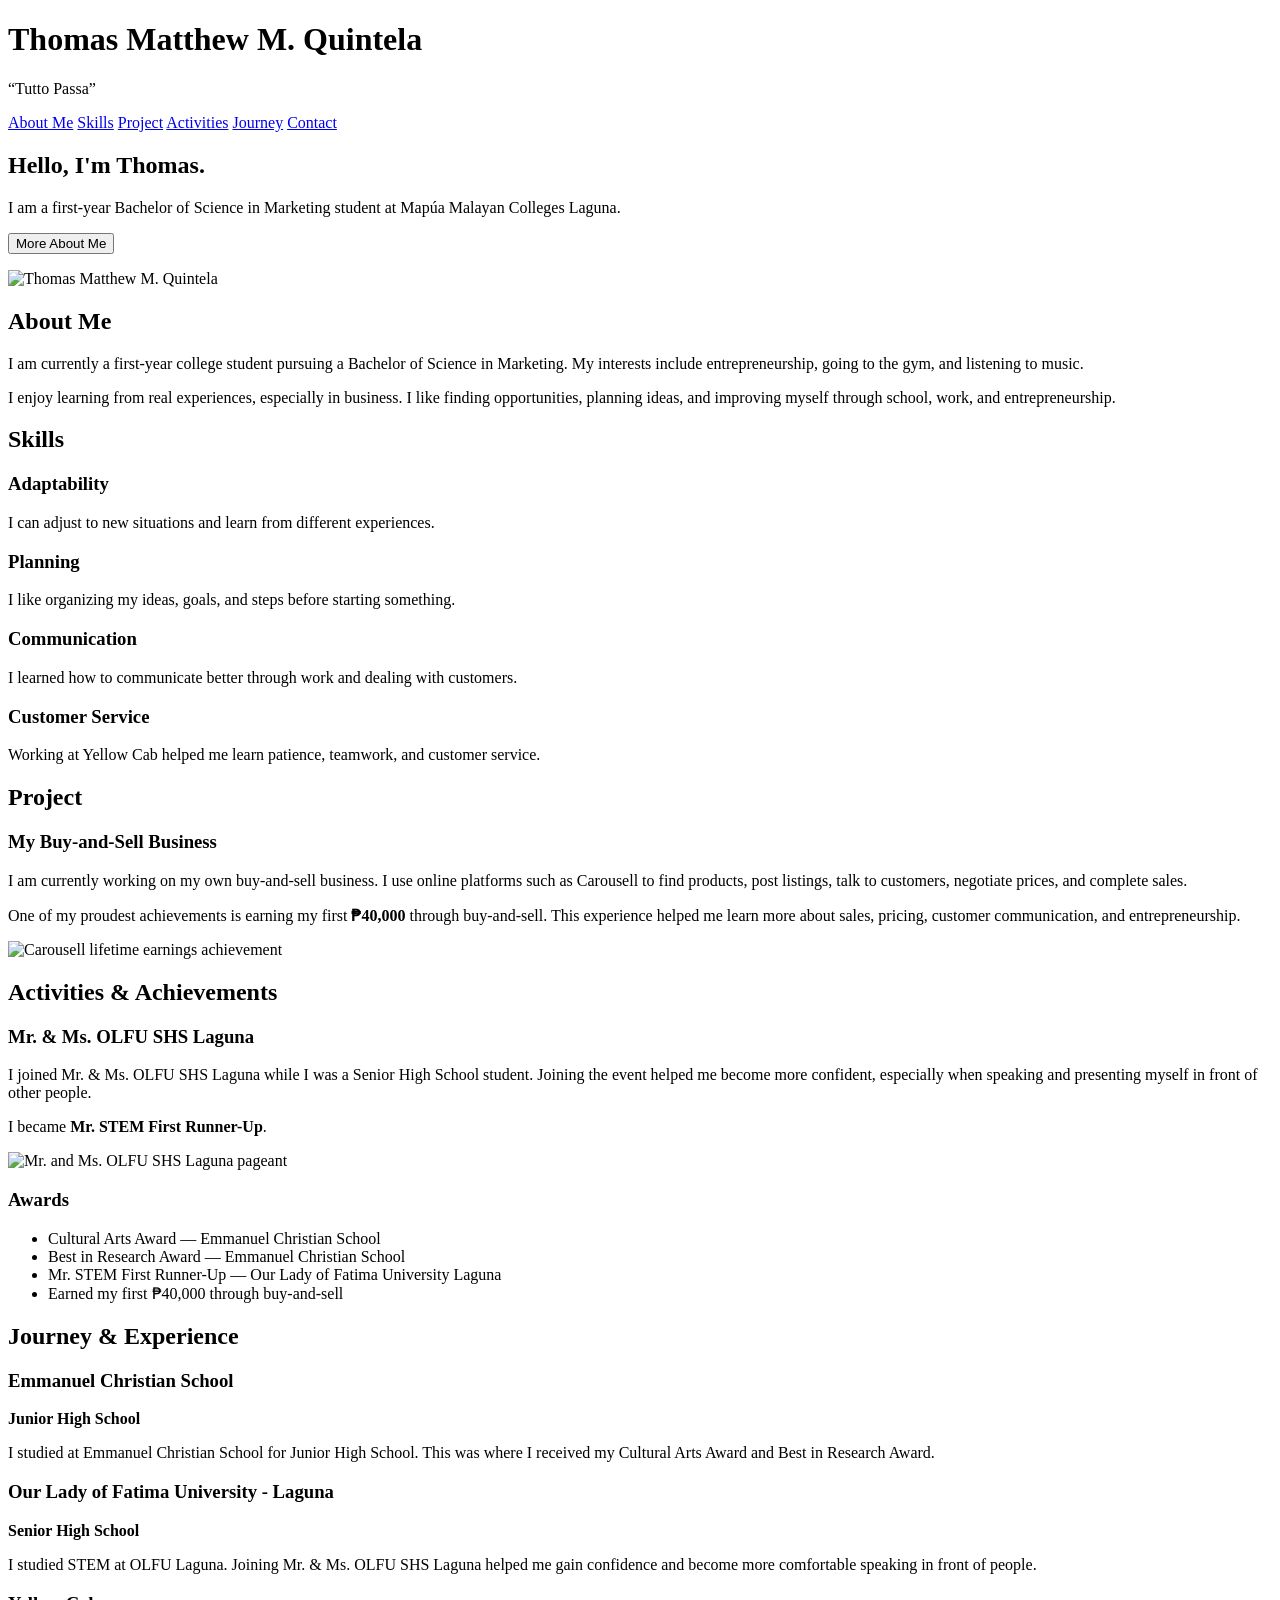
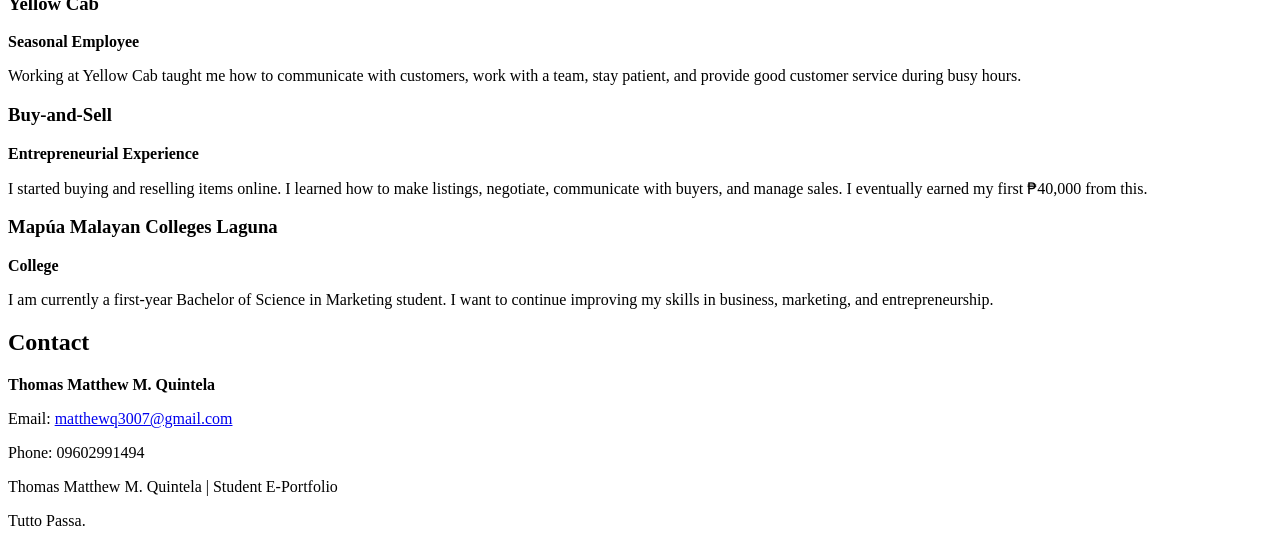
==== eportfolio.html @ e04b8377 "Add files via upload" ====
<!DOCTYPE html>
<html lang="en">
<head>
  <meta charset="UTF-8">
  <meta name="viewport" content="width=device-width, initial-scale=1.0">
  <title>Thomas Quintela | E-Portfolio</title>
  <link rel="stylesheet" href="styles.css">
</head>
<body>

  <header>
    <h1>Thomas Matthew M. Quintela</h1>
    <p class="tagline">“Tutto Passa”</p>
    <nav>
      <a href="#about">About Me</a>
      <a href="#skills">Skills</a>
      <a href="#project">Project</a>
      <a href="#activities">Activities</a>
      <a href="#journey">Journey</a>
      <a href="#contact">Contact</a>
    </nav>
  </header>

  <main>
    <section class="hero">
      <div>
        <h2>Hello, I'm Thomas.</h2>
        <p>I am a first-year Bachelor of Science in Marketing student at Mapúa Malayan Colleges Laguna.</p>
        <button onclick="showMessage()">More About Me</button>
        <p id="message"></p>
      </div>

      <aside class="photo-box">
        <img src="intro.png" alt="Thomas Matthew M. Quintela">
      </aside>
    </section>

    <section id="about">
      <h2>About Me</h2>
      <article>
        <p>I am currently a first-year college student pursuing a Bachelor of Science in Marketing. My interests include entrepreneurship, going to the gym, and listening to music.</p>
        <p>I enjoy learning from real experiences, especially in business. I like finding opportunities, planning ideas, and improving myself through school, work, and entrepreneurship.</p>
      </article>
    </section>

    <section id="skills">
      <h2>Skills</h2>
      <div class="cards">
        <article class="card">
          <h3>Adaptability</h3>
          <p>I can adjust to new situations and learn from different experiences.</p>
        </article>
        <article class="card">
          <h3>Planning</h3>
          <p>I like organizing my ideas, goals, and steps before starting something.</p>
        </article>
        <article class="card">
          <h3>Communication</h3>
          <p>I learned how to communicate better through work and dealing with customers.</p>
        </article>
        <article class="card">
          <h3>Customer Service</h3>
          <p>Working at Yellow Cab helped me learn patience, teamwork, and customer service.</p>
        </article>
      </div>
    </section>

    <section id="project">
      <h2>Project</h2>
      <article class="project-box">
        <h3>My Buy-and-Sell Business</h3>
        <p>I am currently working on my own buy-and-sell business. I use online platforms such as Carousell to find products, post listings, talk to customers, negotiate prices, and complete sales.</p>
        <p>One of my proudest achievements is earning my first <strong>₱40,000</strong> through buy-and-sell. This experience helped me learn more about sales, pricing, customer communication, and entrepreneurship.</p>
        <div class="event-photo">
          <img src="carousell.png" alt="Carousell lifetime earnings achievement">
        </div>
      </article>
    </section>

    <section id="activities">
      <h2>Activities & Achievements</h2>
      <article>
        <h3>Mr. & Ms. OLFU SHS Laguna</h3>
        <p>I joined Mr. & Ms. OLFU SHS Laguna while I was a Senior High School student. Joining the event helped me become more confident, especially when speaking and presenting myself in front of other people.</p>
        <p>I became <strong>Mr. STEM First Runner-Up</strong>.</p>
        <div class="event-photo">
          <img src="pageant.png" alt="Mr. and Ms. OLFU SHS Laguna pageant">
        </div>
      </article>

      <article>
        <h3>Awards</h3>
        <ul>
          <li>Cultural Arts Award — Emmanuel Christian School</li>
          <li>Best in Research Award — Emmanuel Christian School</li>
          <li>Mr. STEM First Runner-Up — Our Lady of Fatima University Laguna</li>
          <li>Earned my first ₱40,000 through buy-and-sell</li>
        </ul>
      </article>
    </section>

    <section id="journey">
      <h2>Journey & Experience</h2>

      <article class="timeline-item">
        <h3>Emmanuel Christian School</h3>
        <p><strong>Junior High School</strong></p>
        <p>I studied at Emmanuel Christian School for Junior High School. This was where I received my Cultural Arts Award and Best in Research Award.</p>
      </article>

      <article class="timeline-item">
        <h3>Our Lady of Fatima University - Laguna</h3>
        <p><strong>Senior High School</strong></p>
        <p>I studied STEM at OLFU Laguna. Joining Mr. & Ms. OLFU SHS Laguna helped me gain confidence and become more comfortable speaking in front of people.</p>
      </article>

      <article class="timeline-item">
        <h3>Yellow Cab</h3>
        <p><strong>Seasonal Employee</strong></p>
        <p>Working at Yellow Cab taught me how to communicate with customers, work with a team, stay patient, and provide good customer service during busy hours.</p>
      </article>

      <article class="timeline-item">
        <h3>Buy-and-Sell</h3>
        <p><strong>Entrepreneurial Experience</strong></p>
        <p>I started buying and reselling items online. I learned how to make listings, negotiate, communicate with buyers, and manage sales. I eventually earned my first ₱40,000 from this.</p>
      </article>

      <article class="timeline-item">
        <h3>Mapúa Malayan Colleges Laguna</h3>
        <p><strong>College</strong></p>
        <p>I am currently a first-year Bachelor of Science in Marketing student. I want to continue improving my skills in business, marketing, and entrepreneurship.</p>
      </article>
    </section>

    <section id="contact">
      <h2>Contact</h2>
      <article class="contact-box">
        <p><strong>Thomas Matthew M. Quintela</strong></p>
        <p>Email: <a href="mailto:matthewq3007@gmail.com">matthewq3007@gmail.com</a></p>
        <p>Phone: 09602991494</p>
      </article>
    </section>
  </main>

  <footer>
    <p>Thomas Matthew M. Quintela | Student E-Portfolio</p>
    <p>Tutto Passa.</p>
  </footer>

  <script src="script.js"></script>
</body>
</html>
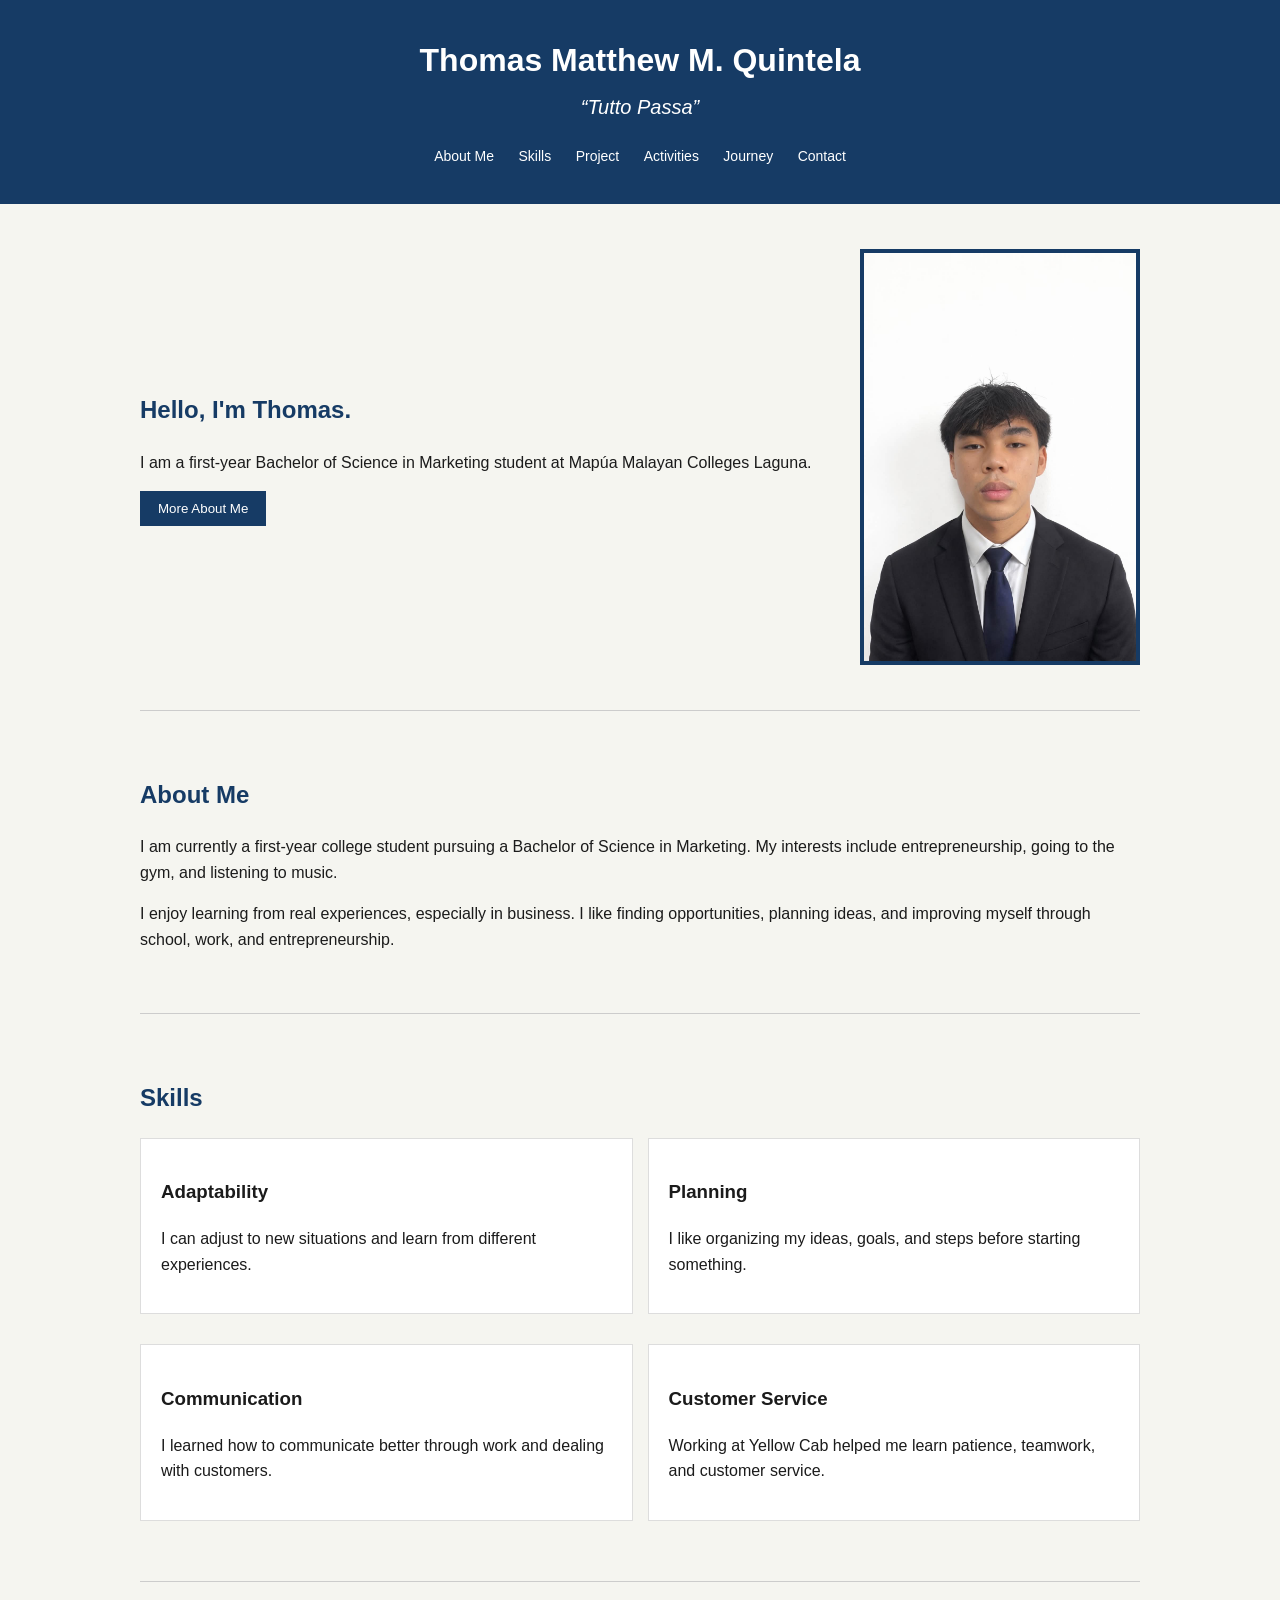
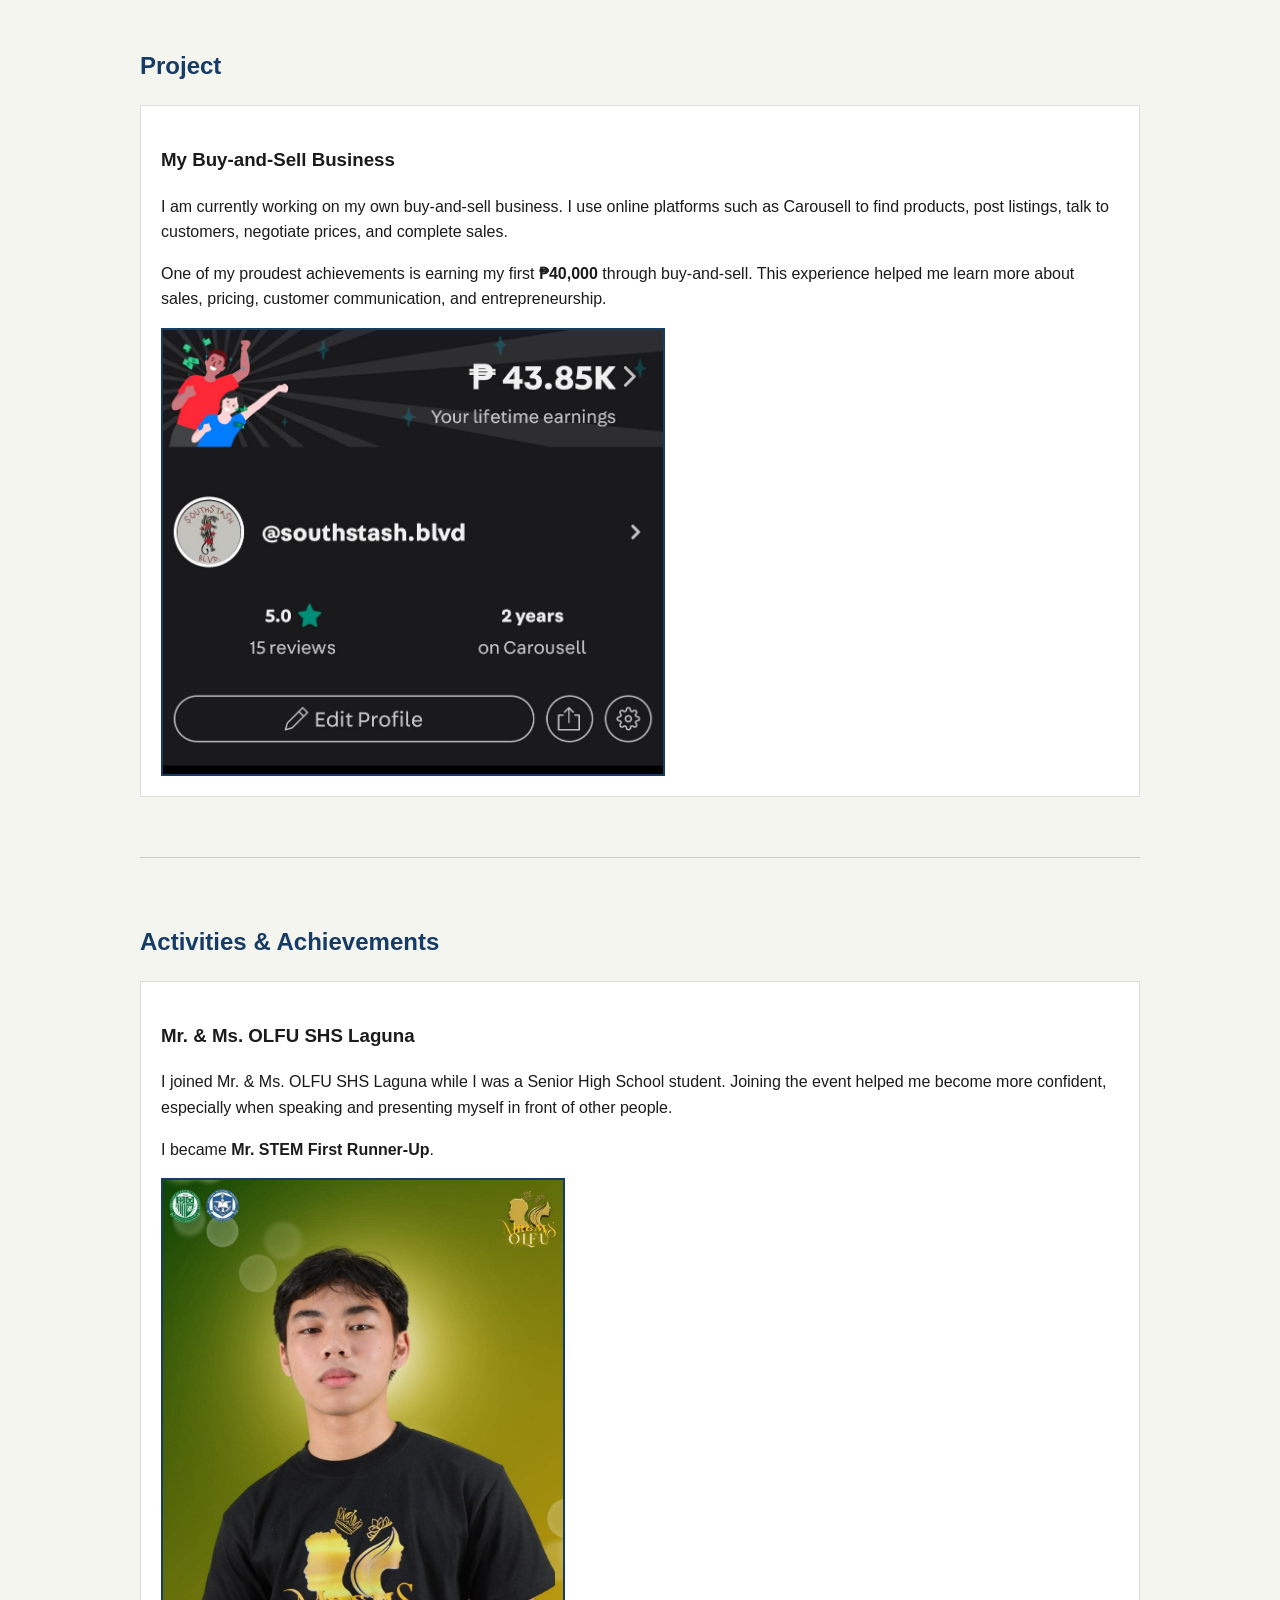
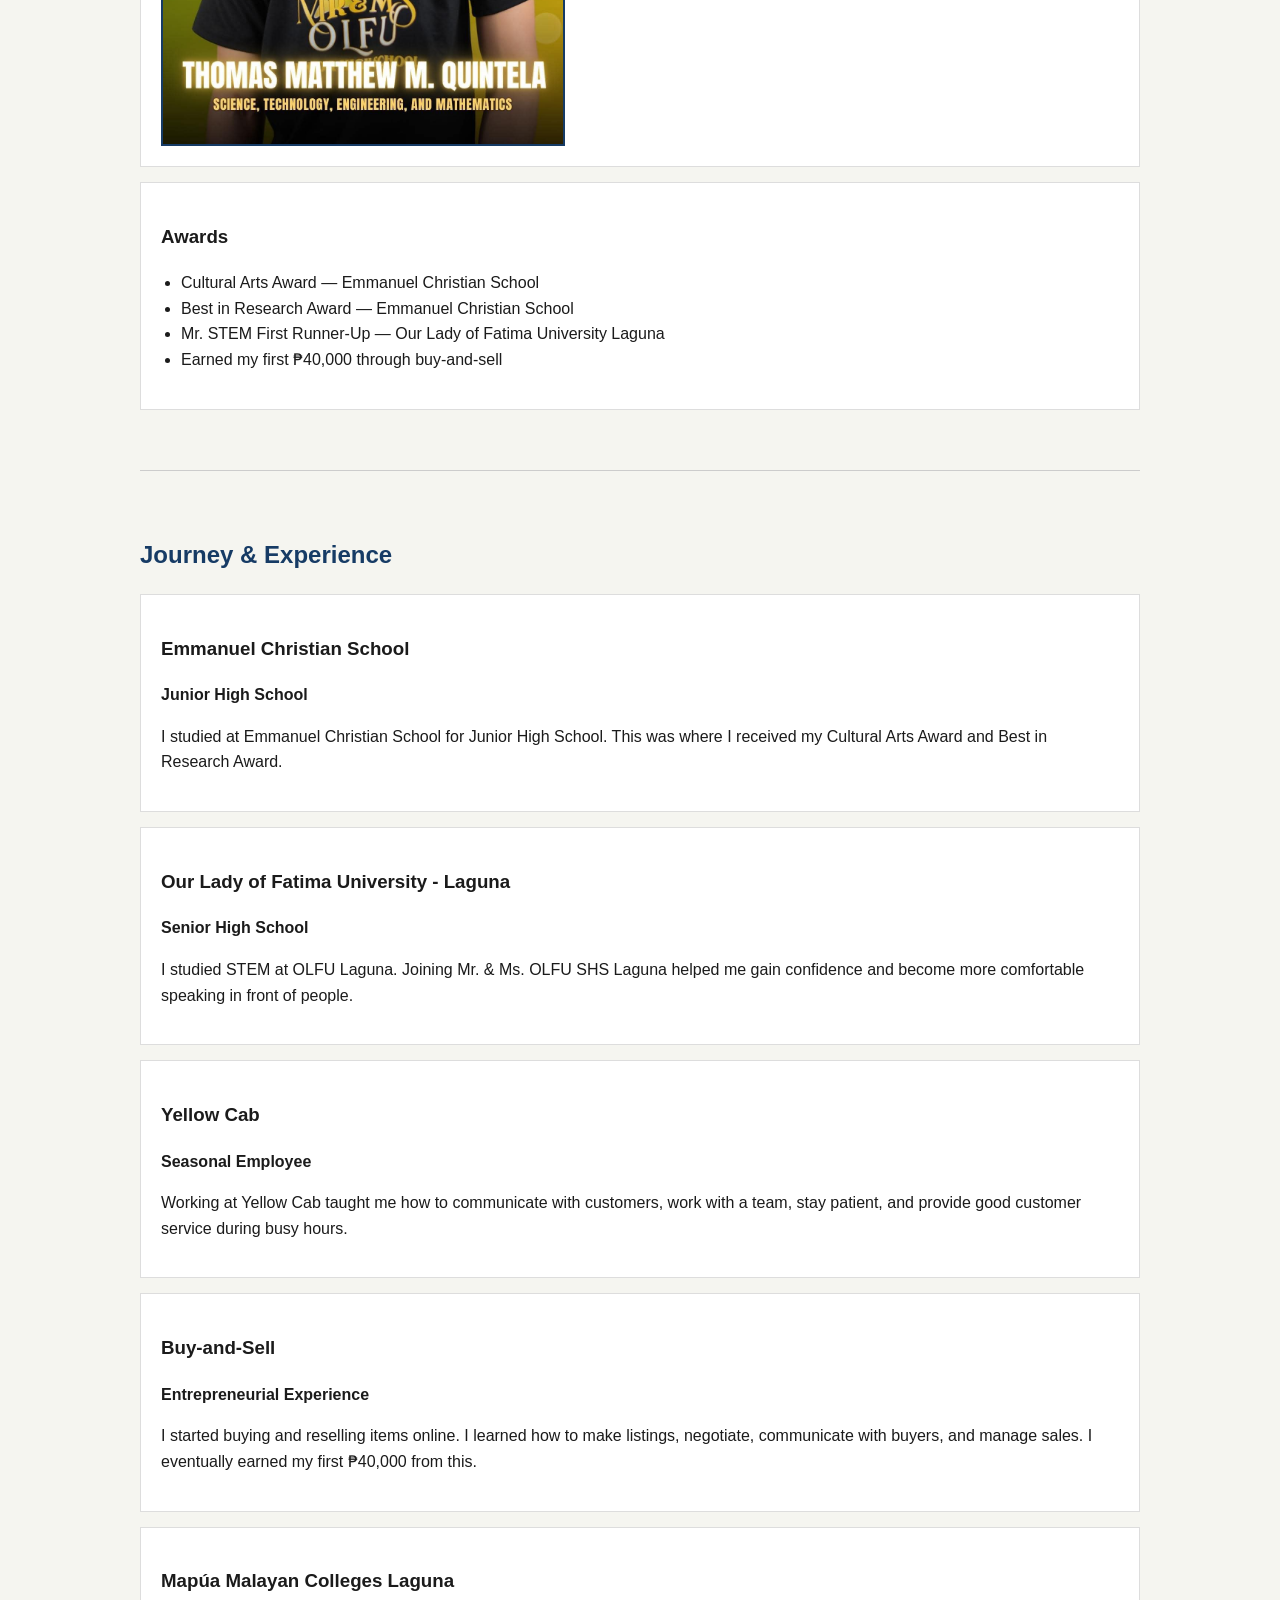
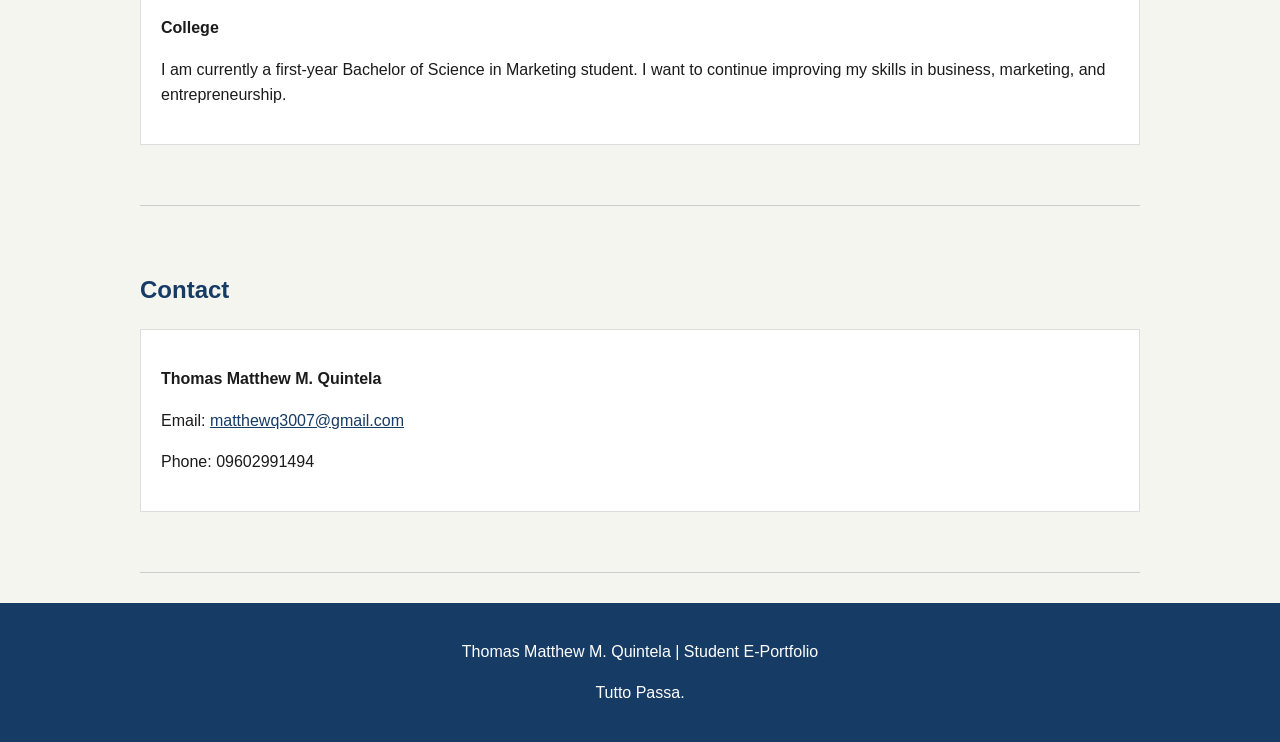
==== commit af31b3ef: "Update eportfolio.html" ====
--- a/eportfolio.html
+++ b/eportfolio.html
@@ -1,153 +1,440 @@
 <!DOCTYPE html>
 <html lang="en">
+
 <head>
-  <meta charset="UTF-8">
-  <meta name="viewport" content="width=device-width, initial-scale=1.0">
-  <title>Thomas Quintela | E-Portfolio</title>
-  <link rel="stylesheet" href="styles.css">
+    <meta charset="UTF-8">
+    <meta name="viewport" content="width=device-width, initial-scale=1.0">
+
+    <title>Thomas Quintela | E-Portfolio</title>
+
+    <link
+        rel="stylesheet"
+        href="QUINTELAJS%20ETY131%20%282%29/QUINTELAJS%20ETY131/thomas_eportfolio/styles.css"
+    >
 </head>
+
 <body>
 
-  <header>
+<header>
+
     <h1>Thomas Matthew M. Quintela</h1>
-    <p class="tagline">“Tutto Passa”</p>
+
+    <p class="tagline">
+        “Tutto Passa”
+    </p>
+
     <nav>
-      <a href="#about">About Me</a>
-      <a href="#skills">Skills</a>
-      <a href="#project">Project</a>
-      <a href="#activities">Activities</a>
-      <a href="#journey">Journey</a>
-      <a href="#contact">Contact</a>
+
+        <a href="#about">About Me</a>
+        <a href="#skills">Skills</a>
+        <a href="#project">Project</a>
+        <a href="#activities">Activities</a>
+        <a href="#journey">Journey</a>
+        <a href="#contact">Contact</a>
+
     </nav>
-  </header>
-
-  <main>
+
+</header>
+
+
+<main>
+
+
     <section class="hero">
-      <div>
-        <h2>Hello, I'm Thomas.</h2>
-        <p>I am a first-year Bachelor of Science in Marketing student at Mapúa Malayan Colleges Laguna.</p>
-        <button onclick="showMessage()">More About Me</button>
-        <p id="message"></p>
-      </div>
-
-      <aside class="photo-box">
-        <img src="intro.png" alt="Thomas Matthew M. Quintela">
-      </aside>
-    </section>
+
+        <div>
+
+            <h2>Hello, I'm Thomas.</h2>
+
+            <p>
+                I am a first-year Bachelor of Science
+                in Marketing student at Mapúa Malayan
+                Colleges Laguna.
+            </p>
+
+            <button onclick="showMessage()">
+                More About Me
+            </button>
+
+            <p id="message"></p>
+
+        </div>
+
+
+        <aside class="photo-box">
+
+            <img
+                src="QUINTELAJS%20ETY131%20%282%29/QUINTELAJS%20ETY131/thomas_eportfolio/intro.png"
+                alt="Thomas Matthew M. Quintela"
+            >
+
+        </aside>
+
+    </section>
+
+
 
     <section id="about">
-      <h2>About Me</h2>
-      <article>
-        <p>I am currently a first-year college student pursuing a Bachelor of Science in Marketing. My interests include entrepreneurship, going to the gym, and listening to music.</p>
-        <p>I enjoy learning from real experiences, especially in business. I like finding opportunities, planning ideas, and improving myself through school, work, and entrepreneurship.</p>
-      </article>
-    </section>
+
+        <h2>About Me</h2>
+
+        <article>
+
+            <p>
+                I am currently a first-year college student
+                pursuing a Bachelor of Science in Marketing.
+                My interests include entrepreneurship,
+                going to the gym, and listening to music.
+            </p>
+
+            <p>
+                I enjoy learning from real experiences,
+                especially in business. I like finding
+                opportunities, planning ideas, and improving
+                myself through school, work, and entrepreneurship.
+            </p>
+
+        </article>
+
+    </section>
+
+
 
     <section id="skills">
-      <h2>Skills</h2>
-      <div class="cards">
-        <article class="card">
-          <h3>Adaptability</h3>
-          <p>I can adjust to new situations and learn from different experiences.</p>
-        </article>
-        <article class="card">
-          <h3>Planning</h3>
-          <p>I like organizing my ideas, goals, and steps before starting something.</p>
-        </article>
-        <article class="card">
-          <h3>Communication</h3>
-          <p>I learned how to communicate better through work and dealing with customers.</p>
-        </article>
-        <article class="card">
-          <h3>Customer Service</h3>
-          <p>Working at Yellow Cab helped me learn patience, teamwork, and customer service.</p>
-        </article>
-      </div>
-    </section>
+
+        <h2>Skills</h2>
+
+        <div class="cards">
+
+
+            <article class="card">
+
+                <h3>Adaptability</h3>
+
+                <p>
+                    I can adjust to new situations and
+                    learn from different experiences.
+                </p>
+
+            </article>
+
+
+            <article class="card">
+
+                <h3>Planning</h3>
+
+                <p>
+                    I like organizing my ideas, goals,
+                    and steps before starting something.
+                </p>
+
+            </article>
+
+
+            <article class="card">
+
+                <h3>Communication</h3>
+
+                <p>
+                    I learned how to communicate better
+                    through work and dealing with customers.
+                </p>
+
+            </article>
+
+
+            <article class="card">
+
+                <h3>Customer Service</h3>
+
+                <p>
+                    Working at Yellow Cab helped me
+                    learn patience, teamwork, and
+                    customer service.
+                </p>
+
+            </article>
+
+
+        </div>
+
+    </section>
+
+
 
     <section id="project">
-      <h2>Project</h2>
-      <article class="project-box">
-        <h3>My Buy-and-Sell Business</h3>
-        <p>I am currently working on my own buy-and-sell business. I use online platforms such as Carousell to find products, post listings, talk to customers, negotiate prices, and complete sales.</p>
-        <p>One of my proudest achievements is earning my first <strong>₱40,000</strong> through buy-and-sell. This experience helped me learn more about sales, pricing, customer communication, and entrepreneurship.</p>
-        <div class="event-photo">
-          <img src="carousell.png" alt="Carousell lifetime earnings achievement">
-        </div>
-      </article>
-    </section>
+
+        <h2>Project</h2>
+
+        <article class="project-box">
+
+            <h3>
+                My Buy-and-Sell Business
+            </h3>
+
+            <p>
+                I am currently working on my own
+                buy-and-sell business. I use online
+                platforms such as Carousell to find
+                products, post listings, talk to customers,
+                negotiate prices, and complete sales.
+            </p>
+
+            <p>
+                One of my proudest achievements is earning
+                my first <strong>₱40,000</strong> through
+                buy-and-sell. This experience helped me
+                learn more about sales, pricing, customer
+                communication, and entrepreneurship.
+            </p>
+
+            <div class="event-photo">
+
+                <img
+                    src="QUINTELAJS%20ETY131%20%282%29/QUINTELAJS%20ETY131/thomas_eportfolio/carousell.png"
+                    alt="Carousell lifetime earnings achievement"
+                >
+
+            </div>
+
+        </article>
+
+    </section>
+
+
 
     <section id="activities">
-      <h2>Activities & Achievements</h2>
-      <article>
-        <h3>Mr. & Ms. OLFU SHS Laguna</h3>
-        <p>I joined Mr. & Ms. OLFU SHS Laguna while I was a Senior High School student. Joining the event helped me become more confident, especially when speaking and presenting myself in front of other people.</p>
-        <p>I became <strong>Mr. STEM First Runner-Up</strong>.</p>
-        <div class="event-photo">
-          <img src="pageant.png" alt="Mr. and Ms. OLFU SHS Laguna pageant">
-        </div>
-      </article>
-
-      <article>
-        <h3>Awards</h3>
-        <ul>
-          <li>Cultural Arts Award — Emmanuel Christian School</li>
-          <li>Best in Research Award — Emmanuel Christian School</li>
-          <li>Mr. STEM First Runner-Up — Our Lady of Fatima University Laguna</li>
-          <li>Earned my first ₱40,000 through buy-and-sell</li>
-        </ul>
-      </article>
-    </section>
+
+        <h2>
+            Activities & Achievements
+        </h2>
+
+
+        <article>
+
+            <h3>
+                Mr. & Ms. OLFU SHS Laguna
+            </h3>
+
+            <p>
+                I joined Mr. & Ms. OLFU SHS Laguna while
+                I was a Senior High School student.
+                Joining the event helped me become more
+                confident, especially when speaking and
+                presenting myself in front of other people.
+            </p>
+
+            <p>
+                I became
+                <strong>Mr. STEM First Runner-Up</strong>.
+            </p>
+
+            <div class="event-photo">
+
+                <img
+                    src="QUINTELAJS%20ETY131%20%282%29/QUINTELAJS%20ETY131/thomas_eportfolio/pageant.png"
+                    alt="Mr. and Ms. OLFU SHS Laguna pageant"
+                >
+
+            </div>
+
+        </article>
+
+
+        <article>
+
+            <h3>Awards</h3>
+
+            <ul>
+
+                <li>
+                    Cultural Arts Award —
+                    Emmanuel Christian School
+                </li>
+
+                <li>
+                    Best in Research Award —
+                    Emmanuel Christian School
+                </li>
+
+                <li>
+                    Mr. STEM First Runner-Up —
+                    Our Lady of Fatima University Laguna
+                </li>
+
+                <li>
+                    Earned my first ₱40,000
+                    through buy-and-sell
+                </li>
+
+            </ul>
+
+        </article>
+
+    </section>
+
+
 
     <section id="journey">
-      <h2>Journey & Experience</h2>
-
-      <article class="timeline-item">
-        <h3>Emmanuel Christian School</h3>
-        <p><strong>Junior High School</strong></p>
-        <p>I studied at Emmanuel Christian School for Junior High School. This was where I received my Cultural Arts Award and Best in Research Award.</p>
-      </article>
-
-      <article class="timeline-item">
-        <h3>Our Lady of Fatima University - Laguna</h3>
-        <p><strong>Senior High School</strong></p>
-        <p>I studied STEM at OLFU Laguna. Joining Mr. & Ms. OLFU SHS Laguna helped me gain confidence and become more comfortable speaking in front of people.</p>
-      </article>
-
-      <article class="timeline-item">
-        <h3>Yellow Cab</h3>
-        <p><strong>Seasonal Employee</strong></p>
-        <p>Working at Yellow Cab taught me how to communicate with customers, work with a team, stay patient, and provide good customer service during busy hours.</p>
-      </article>
-
-      <article class="timeline-item">
-        <h3>Buy-and-Sell</h3>
-        <p><strong>Entrepreneurial Experience</strong></p>
-        <p>I started buying and reselling items online. I learned how to make listings, negotiate, communicate with buyers, and manage sales. I eventually earned my first ₱40,000 from this.</p>
-      </article>
-
-      <article class="timeline-item">
-        <h3>Mapúa Malayan Colleges Laguna</h3>
-        <p><strong>College</strong></p>
-        <p>I am currently a first-year Bachelor of Science in Marketing student. I want to continue improving my skills in business, marketing, and entrepreneurship.</p>
-      </article>
-    </section>
+
+        <h2>
+            Journey & Experience
+        </h2>
+
+
+        <article class="timeline-item">
+
+            <h3>
+                Emmanuel Christian School
+            </h3>
+
+            <p>
+                <strong>Junior High School</strong>
+            </p>
+
+            <p>
+                I studied at Emmanuel Christian School
+                for Junior High School. This was where
+                I received my Cultural Arts Award and
+                Best in Research Award.
+            </p>
+
+        </article>
+
+
+        <article class="timeline-item">
+
+            <h3>
+                Our Lady of Fatima University - Laguna
+            </h3>
+
+            <p>
+                <strong>Senior High School</strong>
+            </p>
+
+            <p>
+                I studied STEM at OLFU Laguna.
+                Joining Mr. & Ms. OLFU SHS Laguna
+                helped me gain confidence and become
+                more comfortable speaking in front
+                of people.
+            </p>
+
+        </article>
+
+
+        <article class="timeline-item">
+
+            <h3>Yellow Cab</h3>
+
+            <p>
+                <strong>Seasonal Employee</strong>
+            </p>
+
+            <p>
+                Working at Yellow Cab taught me how
+                to communicate with customers, work
+                with a team, stay patient, and provide
+                good customer service during busy hours.
+            </p>
+
+        </article>
+
+
+        <article class="timeline-item">
+
+            <h3>Buy-and-Sell</h3>
+
+            <p>
+                <strong>
+                    Entrepreneurial Experience
+                </strong>
+            </p>
+
+            <p>
+                I started buying and reselling items online.
+                I learned how to make listings, negotiate,
+                communicate with buyers, and manage sales.
+                I eventually earned my first ₱40,000
+                from this.
+            </p>
+
+        </article>
+
+
+        <article class="timeline-item">
+
+            <h3>
+                Mapúa Malayan Colleges Laguna
+            </h3>
+
+            <p>
+                <strong>College</strong>
+            </p>
+
+            <p>
+                I am currently a first-year Bachelor
+                of Science in Marketing student.
+                I want to continue improving my skills
+                in business, marketing, and entrepreneurship.
+            </p>
+
+        </article>
+
+    </section>
+
+
 
     <section id="contact">
-      <h2>Contact</h2>
-      <article class="contact-box">
-        <p><strong>Thomas Matthew M. Quintela</strong></p>
-        <p>Email: <a href="mailto:matthewq3007@gmail.com">matthewq3007@gmail.com</a></p>
-        <p>Phone: 09602991494</p>
-      </article>
-    </section>
-  </main>
-
-  <footer>
-    <p>Thomas Matthew M. Quintela | Student E-Portfolio</p>
-    <p>Tutto Passa.</p>
-  </footer>
-
-  <script src="script.js"></script>
+
+        <h2>Contact</h2>
+
+        <article class="contact-box">
+
+            <p>
+                <strong>
+                    Thomas Matthew M. Quintela
+                </strong>
+            </p>
+
+            <p>
+                Email:
+                <a href="mailto:matthewq3007@gmail.com">
+                    matthewq3007@gmail.com
+                </a>
+            </p>
+
+            <p>
+                Phone: 09602991494
+            </p>
+
+        </article>
+
+    </section>
+
+
+</main>
+
+
+<footer>
+
+    <p>
+        Thomas Matthew M. Quintela |
+        Student E-Portfolio
+    </p>
+
+    <p>
+        Tutto Passa.
+    </p>
+
+</footer>
+
+
+<script
+    src="QUINTELAJS%20ETY131%20%282%29/QUINTELAJS%20ETY131/thomas_eportfolio/script.js">
+</script>
+
+
 </body>
+
 </html>
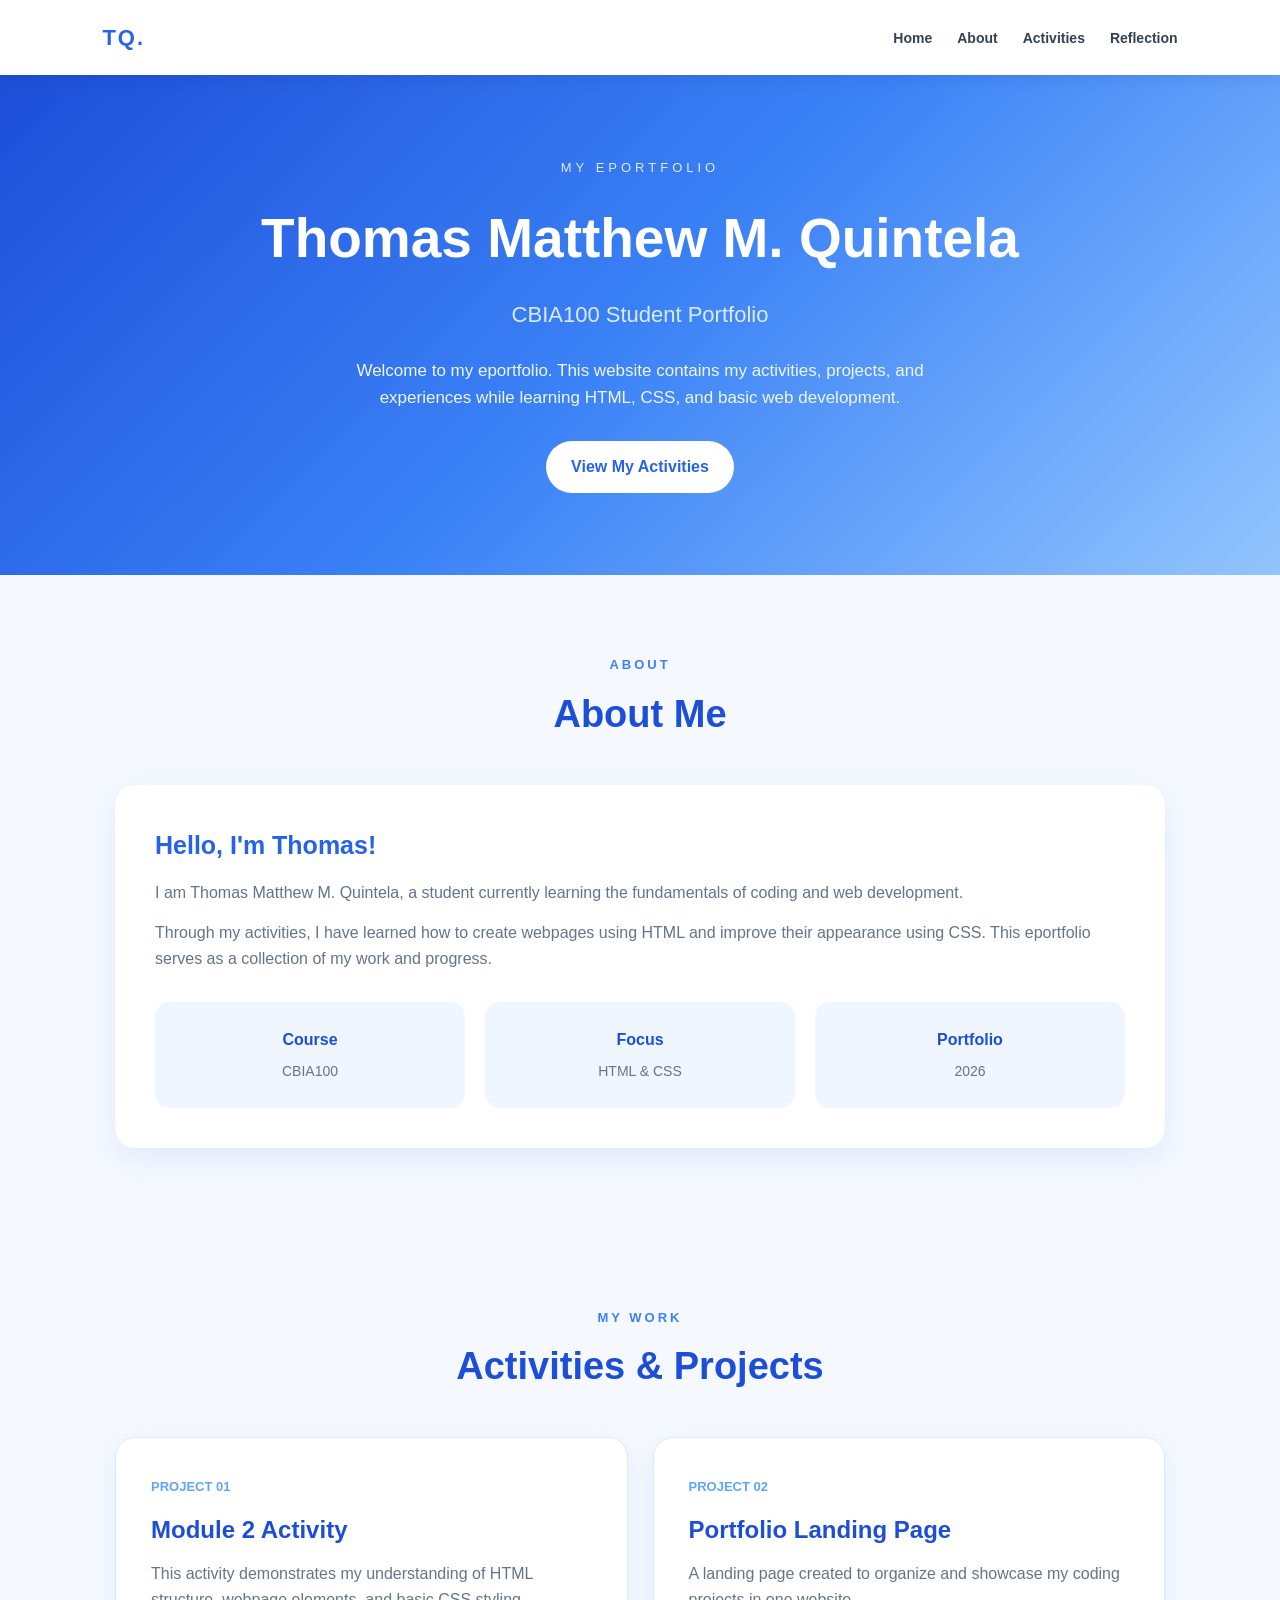
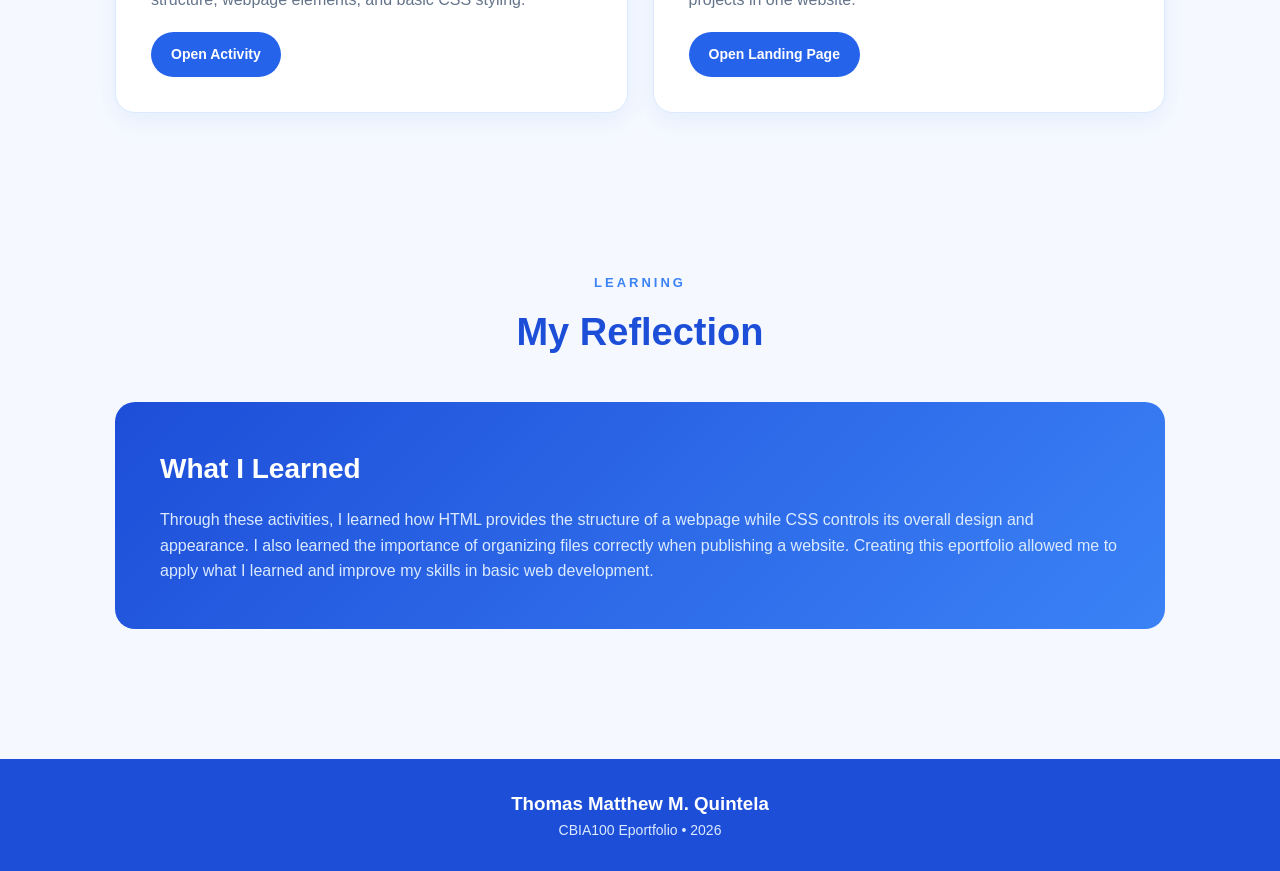
==== commit 687e28f6: "Update eportfolio.html for redirection Redirects to a new URL and updates the title." ====
--- a/eportfolio.html
+++ b/eportfolio.html
@@ -1,440 +1,25 @@
 <!DOCTYPE html>
 <html lang="en">
-
 <head>
     <meta charset="UTF-8">
-    <meta name="viewport" content="width=device-width, initial-scale=1.0">
 
-    <title>Thomas Quintela | E-Portfolio</title>
+    <meta http-equiv="refresh"
+          content="0; url=https://matteodoz.github.io/CBIA100/QUINTELAJS%20ETY131%20%282%29/QUINTELAJS%20ETY131/thomas_eportfolio/eportfolio.html">
 
-    <link
-        rel="stylesheet"
-        href="QUINTELAJS%20ETY131%20%282%29/QUINTELAJS%20ETY131/thomas_eportfolio/styles.css"
-    >
+    <title>Opening Eportfolio...</title>
+
+    <script>
+        window.location.replace(
+            "https://matteodoz.github.io/CBIA100/QUINTELAJS%20ETY131%20%282%29/QUINTELAJS%20ETY131/thomas_eportfolio/eportfolio.html"
+        );
+    </script>
 </head>
 
 <body>
 
-<header>
-
-    <h1>Thomas Matthew M. Quintela</h1>
-
-    <p class="tagline">
-        “Tutto Passa”
+    <p>
+        Opening Eportfolio...
     </p>
 
-    <nav>
-
-        <a href="#about">About Me</a>
-        <a href="#skills">Skills</a>
-        <a href="#project">Project</a>
-        <a href="#activities">Activities</a>
-        <a href="#journey">Journey</a>
-        <a href="#contact">Contact</a>
-
-    </nav>
-
-</header>
-
-
-<main>
-
-
-    <section class="hero">
-
-        <div>
-
-            <h2>Hello, I'm Thomas.</h2>
-
-            <p>
-                I am a first-year Bachelor of Science
-                in Marketing student at Mapúa Malayan
-                Colleges Laguna.
-            </p>
-
-            <button onclick="showMessage()">
-                More About Me
-            </button>
-
-            <p id="message"></p>
-
-        </div>
-
-
-        <aside class="photo-box">
-
-            <img
-                src="QUINTELAJS%20ETY131%20%282%29/QUINTELAJS%20ETY131/thomas_eportfolio/intro.png"
-                alt="Thomas Matthew M. Quintela"
-            >
-
-        </aside>
-
-    </section>
-
-
-
-    <section id="about">
-
-        <h2>About Me</h2>
-
-        <article>
-
-            <p>
-                I am currently a first-year college student
-                pursuing a Bachelor of Science in Marketing.
-                My interests include entrepreneurship,
-                going to the gym, and listening to music.
-            </p>
-
-            <p>
-                I enjoy learning from real experiences,
-                especially in business. I like finding
-                opportunities, planning ideas, and improving
-                myself through school, work, and entrepreneurship.
-            </p>
-
-        </article>
-
-    </section>
-
-
-
-    <section id="skills">
-
-        <h2>Skills</h2>
-
-        <div class="cards">
-
-
-            <article class="card">
-
-                <h3>Adaptability</h3>
-
-                <p>
-                    I can adjust to new situations and
-                    learn from different experiences.
-                </p>
-
-            </article>
-
-
-            <article class="card">
-
-                <h3>Planning</h3>
-
-                <p>
-                    I like organizing my ideas, goals,
-                    and steps before starting something.
-                </p>
-
-            </article>
-
-
-            <article class="card">
-
-                <h3>Communication</h3>
-
-                <p>
-                    I learned how to communicate better
-                    through work and dealing with customers.
-                </p>
-
-            </article>
-
-
-            <article class="card">
-
-                <h3>Customer Service</h3>
-
-                <p>
-                    Working at Yellow Cab helped me
-                    learn patience, teamwork, and
-                    customer service.
-                </p>
-
-            </article>
-
-
-        </div>
-
-    </section>
-
-
-
-    <section id="project">
-
-        <h2>Project</h2>
-
-        <article class="project-box">
-
-            <h3>
-                My Buy-and-Sell Business
-            </h3>
-
-            <p>
-                I am currently working on my own
-                buy-and-sell business. I use online
-                platforms such as Carousell to find
-                products, post listings, talk to customers,
-                negotiate prices, and complete sales.
-            </p>
-
-            <p>
-                One of my proudest achievements is earning
-                my first <strong>₱40,000</strong> through
-                buy-and-sell. This experience helped me
-                learn more about sales, pricing, customer
-                communication, and entrepreneurship.
-            </p>
-
-            <div class="event-photo">
-
-                <img
-                    src="QUINTELAJS%20ETY131%20%282%29/QUINTELAJS%20ETY131/thomas_eportfolio/carousell.png"
-                    alt="Carousell lifetime earnings achievement"
-                >
-
-            </div>
-
-        </article>
-
-    </section>
-
-
-
-    <section id="activities">
-
-        <h2>
-            Activities & Achievements
-        </h2>
-
-
-        <article>
-
-            <h3>
-                Mr. & Ms. OLFU SHS Laguna
-            </h3>
-
-            <p>
-                I joined Mr. & Ms. OLFU SHS Laguna while
-                I was a Senior High School student.
-                Joining the event helped me become more
-                confident, especially when speaking and
-                presenting myself in front of other people.
-            </p>
-
-            <p>
-                I became
-                <strong>Mr. STEM First Runner-Up</strong>.
-            </p>
-
-            <div class="event-photo">
-
-                <img
-                    src="QUINTELAJS%20ETY131%20%282%29/QUINTELAJS%20ETY131/thomas_eportfolio/pageant.png"
-                    alt="Mr. and Ms. OLFU SHS Laguna pageant"
-                >
-
-            </div>
-
-        </article>
-
-
-        <article>
-
-            <h3>Awards</h3>
-
-            <ul>
-
-                <li>
-                    Cultural Arts Award —
-                    Emmanuel Christian School
-                </li>
-
-                <li>
-                    Best in Research Award —
-                    Emmanuel Christian School
-                </li>
-
-                <li>
-                    Mr. STEM First Runner-Up —
-                    Our Lady of Fatima University Laguna
-                </li>
-
-                <li>
-                    Earned my first ₱40,000
-                    through buy-and-sell
-                </li>
-
-            </ul>
-
-        </article>
-
-    </section>
-
-
-
-    <section id="journey">
-
-        <h2>
-            Journey & Experience
-        </h2>
-
-
-        <article class="timeline-item">
-
-            <h3>
-                Emmanuel Christian School
-            </h3>
-
-            <p>
-                <strong>Junior High School</strong>
-            </p>
-
-            <p>
-                I studied at Emmanuel Christian School
-                for Junior High School. This was where
-                I received my Cultural Arts Award and
-                Best in Research Award.
-            </p>
-
-        </article>
-
-
-        <article class="timeline-item">
-
-            <h3>
-                Our Lady of Fatima University - Laguna
-            </h3>
-
-            <p>
-                <strong>Senior High School</strong>
-            </p>
-
-            <p>
-                I studied STEM at OLFU Laguna.
-                Joining Mr. & Ms. OLFU SHS Laguna
-                helped me gain confidence and become
-                more comfortable speaking in front
-                of people.
-            </p>
-
-        </article>
-
-
-        <article class="timeline-item">
-
-            <h3>Yellow Cab</h3>
-
-            <p>
-                <strong>Seasonal Employee</strong>
-            </p>
-
-            <p>
-                Working at Yellow Cab taught me how
-                to communicate with customers, work
-                with a team, stay patient, and provide
-                good customer service during busy hours.
-            </p>
-
-        </article>
-
-
-        <article class="timeline-item">
-
-            <h3>Buy-and-Sell</h3>
-
-            <p>
-                <strong>
-                    Entrepreneurial Experience
-                </strong>
-            </p>
-
-            <p>
-                I started buying and reselling items online.
-                I learned how to make listings, negotiate,
-                communicate with buyers, and manage sales.
-                I eventually earned my first ₱40,000
-                from this.
-            </p>
-
-        </article>
-
-
-        <article class="timeline-item">
-
-            <h3>
-                Mapúa Malayan Colleges Laguna
-            </h3>
-
-            <p>
-                <strong>College</strong>
-            </p>
-
-            <p>
-                I am currently a first-year Bachelor
-                of Science in Marketing student.
-                I want to continue improving my skills
-                in business, marketing, and entrepreneurship.
-            </p>
-
-        </article>
-
-    </section>
-
-
-
-    <section id="contact">
-
-        <h2>Contact</h2>
-
-        <article class="contact-box">
-
-            <p>
-                <strong>
-                    Thomas Matthew M. Quintela
-                </strong>
-            </p>
-
-            <p>
-                Email:
-                <a href="mailto:matthewq3007@gmail.com">
-                    matthewq3007@gmail.com
-                </a>
-            </p>
-
-            <p>
-                Phone: 09602991494
-            </p>
-
-        </article>
-
-    </section>
-
-
-</main>
-
-
-<footer>
-
-    <p>
-        Thomas Matthew M. Quintela |
-        Student E-Portfolio
-    </p>
-
-    <p>
-        Tutto Passa.
-    </p>
-
-</footer>
-
-
-<script
-    src="QUINTELAJS%20ETY131%20%282%29/QUINTELAJS%20ETY131/thomas_eportfolio/script.js">
-</script>
-
-
 </body>
-
 </html>
